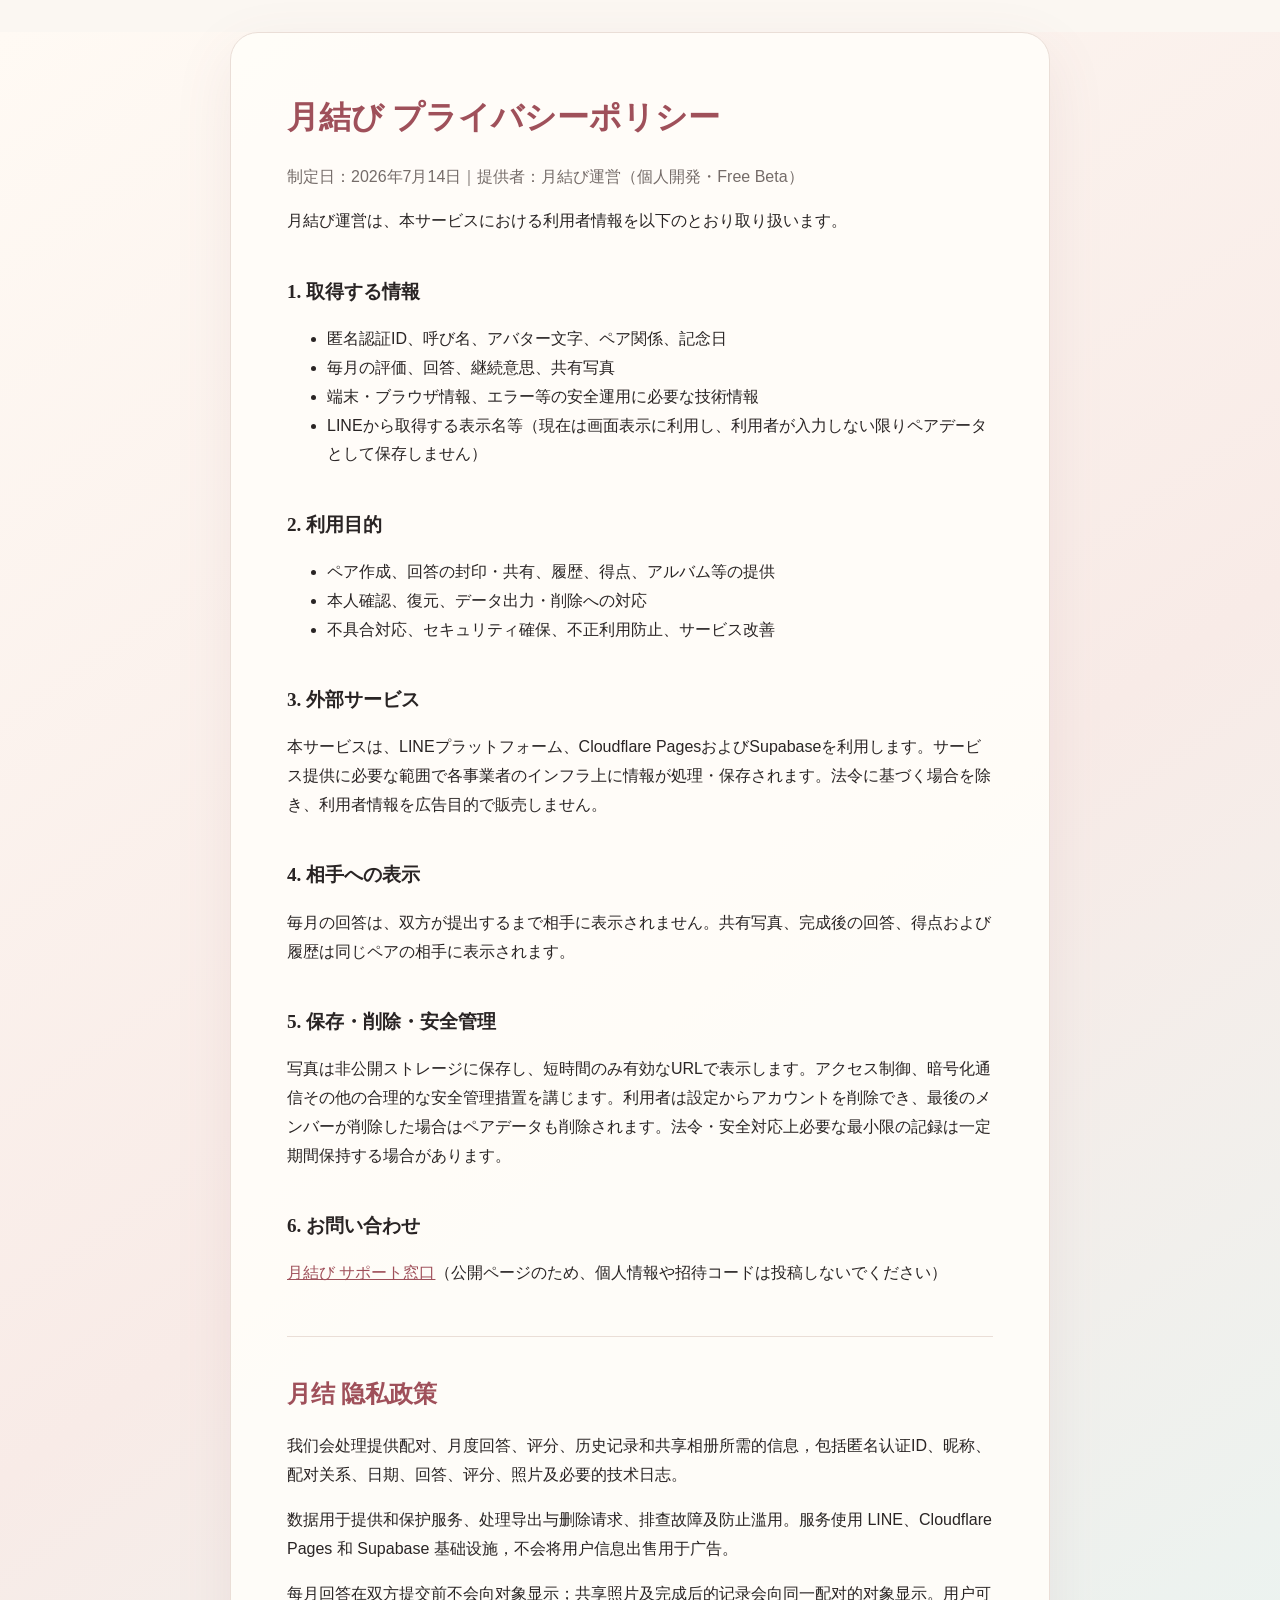
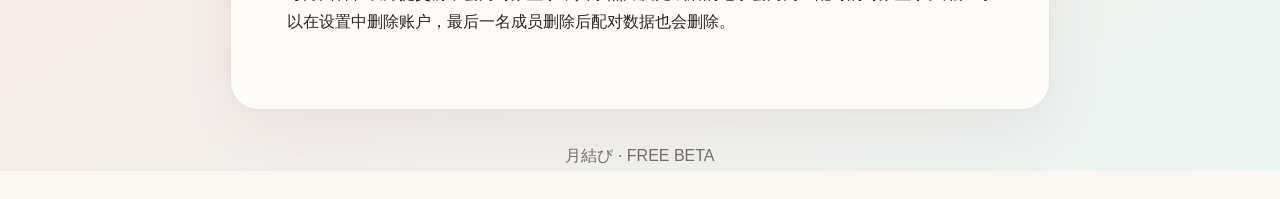
==== privacy.html @ d24d7434 "Add public legal pages" ====
<!doctype html>
<html lang="ja">
<head>
  <meta charset="utf-8">
  <meta name="viewport" content="width=device-width,initial-scale=1">
  <title>プライバシーポリシー｜月結び</title>
  <link rel="icon" href="icon.svg" type="image/svg+xml">
  <style>
    :root{color:#292424;background:#fbf7f2;font-family:-apple-system,BlinkMacSystemFont,"Noto Sans JP","Yu Gothic",sans-serif;line-height:1.8}*{box-sizing:border-box}body{margin:0;background:linear-gradient(145deg,#fffaf4,#f8ebe7 55%,#eaf4f1)}main{width:min(820px,calc(100% - 32px));margin:32px auto;padding:clamp(24px,5vw,56px);background:#fffdf9ef;border:1px solid #eaded7;border-radius:28px;box-shadow:0 20px 60px #8d586018}h1,h2{font-family:"Noto Serif JP","Yu Mincho",serif}h1{margin:0;color:#9f505a}h2{margin-top:2em;font-size:1.2rem}a{color:#9f505a}.meta{color:#756c69}.lang{margin-top:48px;padding-top:36px;border-top:1px solid #eaded7}footer{text-align:center;margin:28px;color:#756c69}@media(max-width:520px){main{margin:12px auto;padding:24px 20px;border-radius:20px}}
  </style>
</head>
<body>
<main>
  <h1>月結び プライバシーポリシー</h1>
  <p class="meta">制定日：2026年7月14日｜提供者：月結び運営（個人開発・Free Beta）</p>
  <p>月結び運営は、本サービスにおける利用者情報を以下のとおり取り扱います。</p>
  <h2>1. 取得する情報</h2>
  <ul><li>匿名認証ID、呼び名、アバター文字、ペア関係、記念日</li><li>毎月の評価、回答、継続意思、共有写真</li><li>端末・ブラウザ情報、エラー等の安全運用に必要な技術情報</li><li>LINEから取得する表示名等（現在は画面表示に利用し、利用者が入力しない限りペアデータとして保存しません）</li></ul>
  <h2>2. 利用目的</h2>
  <ul><li>ペア作成、回答の封印・共有、履歴、得点、アルバム等の提供</li><li>本人確認、復元、データ出力・削除への対応</li><li>不具合対応、セキュリティ確保、不正利用防止、サービス改善</li></ul>
  <h2>3. 外部サービス</h2>
  <p>本サービスは、LINEプラットフォーム、Cloudflare PagesおよびSupabaseを利用します。サービス提供に必要な範囲で各事業者のインフラ上に情報が処理・保存されます。法令に基づく場合を除き、利用者情報を広告目的で販売しません。</p>
  <h2>4. 相手への表示</h2>
  <p>毎月の回答は、双方が提出するまで相手に表示されません。共有写真、完成後の回答、得点および履歴は同じペアの相手に表示されます。</p>
  <h2>5. 保存・削除・安全管理</h2>
  <p>写真は非公開ストレージに保存し、短時間のみ有効なURLで表示します。アクセス制御、暗号化通信その他の合理的な安全管理措置を講じます。利用者は設定からアカウントを削除でき、最後のメンバーが削除した場合はペアデータも削除されます。法令・安全対応上必要な最小限の記録は一定期間保持する場合があります。</p>
  <h2>6. お問い合わせ</h2>
  <p><a href="https://github.com/HAKU200210/tsukimusubi-public-beta/issues">月結び サポート窓口</a>（公開ページのため、個人情報や招待コードは投稿しないでください）</p>
  <section class="lang" lang="zh-CN">
    <h1>月结 隐私政策</h1>
    <p>我们会处理提供配对、月度回答、评分、历史记录和共享相册所需的信息，包括匿名认证ID、昵称、配对关系、日期、回答、评分、照片及必要的技术日志。</p>
    <p>数据用于提供和保护服务、处理导出与删除请求、排查故障及防止滥用。服务使用 LINE、Cloudflare Pages 和 Supabase 基础设施，不会将用户信息出售用于广告。</p>
    <p>每月回答在双方提交前不会向对象显示；共享照片及完成后的记录会向同一配对的对象显示。用户可以在设置中删除账户，最后一名成员删除后配对数据也会删除。</p>
  </section>
</main>
<footer>月結び · FREE BETA</footer>
</body>
</html>
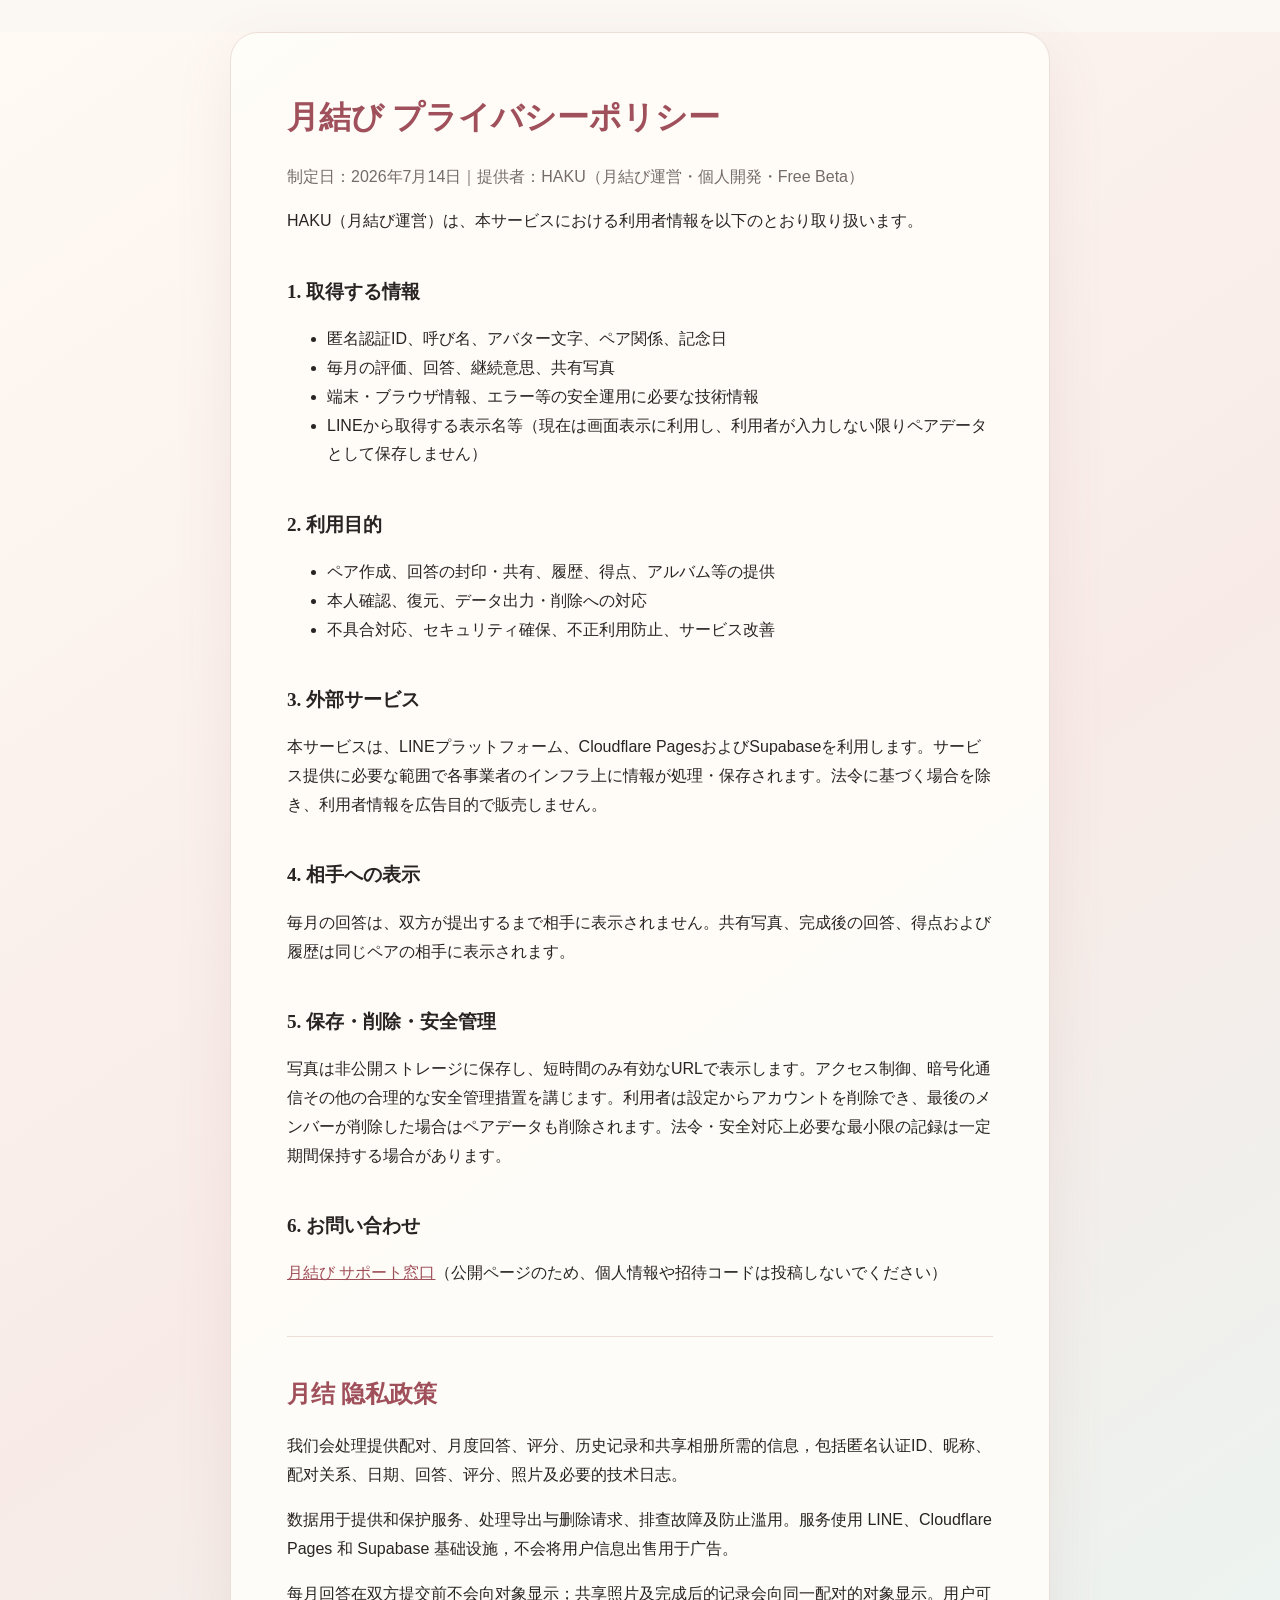
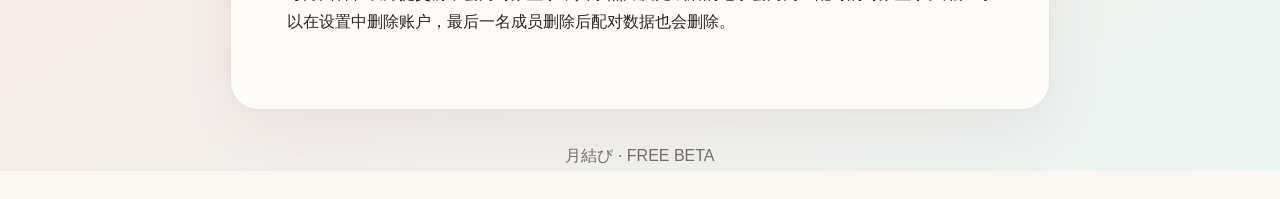
==== commit cdfae9d1: "Prepare public release information" ====
--- a/privacy.html
+++ b/privacy.html
@@ -12,8 +12,8 @@
 <body>
 <main>
   <h1>月結び プライバシーポリシー</h1>
-  <p class="meta">制定日：2026年7月14日｜提供者：月結び運営（個人開発・Free Beta）</p>
-  <p>月結び運営は、本サービスにおける利用者情報を以下のとおり取り扱います。</p>
+  <p class="meta">制定日：2026年7月14日｜提供者：HAKU（月結び運営・個人開発・Free Beta）</p>
+  <p>HAKU（月結び運営）は、本サービスにおける利用者情報を以下のとおり取り扱います。</p>
   <h2>1. 取得する情報</h2>
   <ul><li>匿名認証ID、呼び名、アバター文字、ペア関係、記念日</li><li>毎月の評価、回答、継続意思、共有写真</li><li>端末・ブラウザ情報、エラー等の安全運用に必要な技術情報</li><li>LINEから取得する表示名等（現在は画面表示に利用し、利用者が入力しない限りペアデータとして保存しません）</li></ul>
   <h2>2. 利用目的</h2>
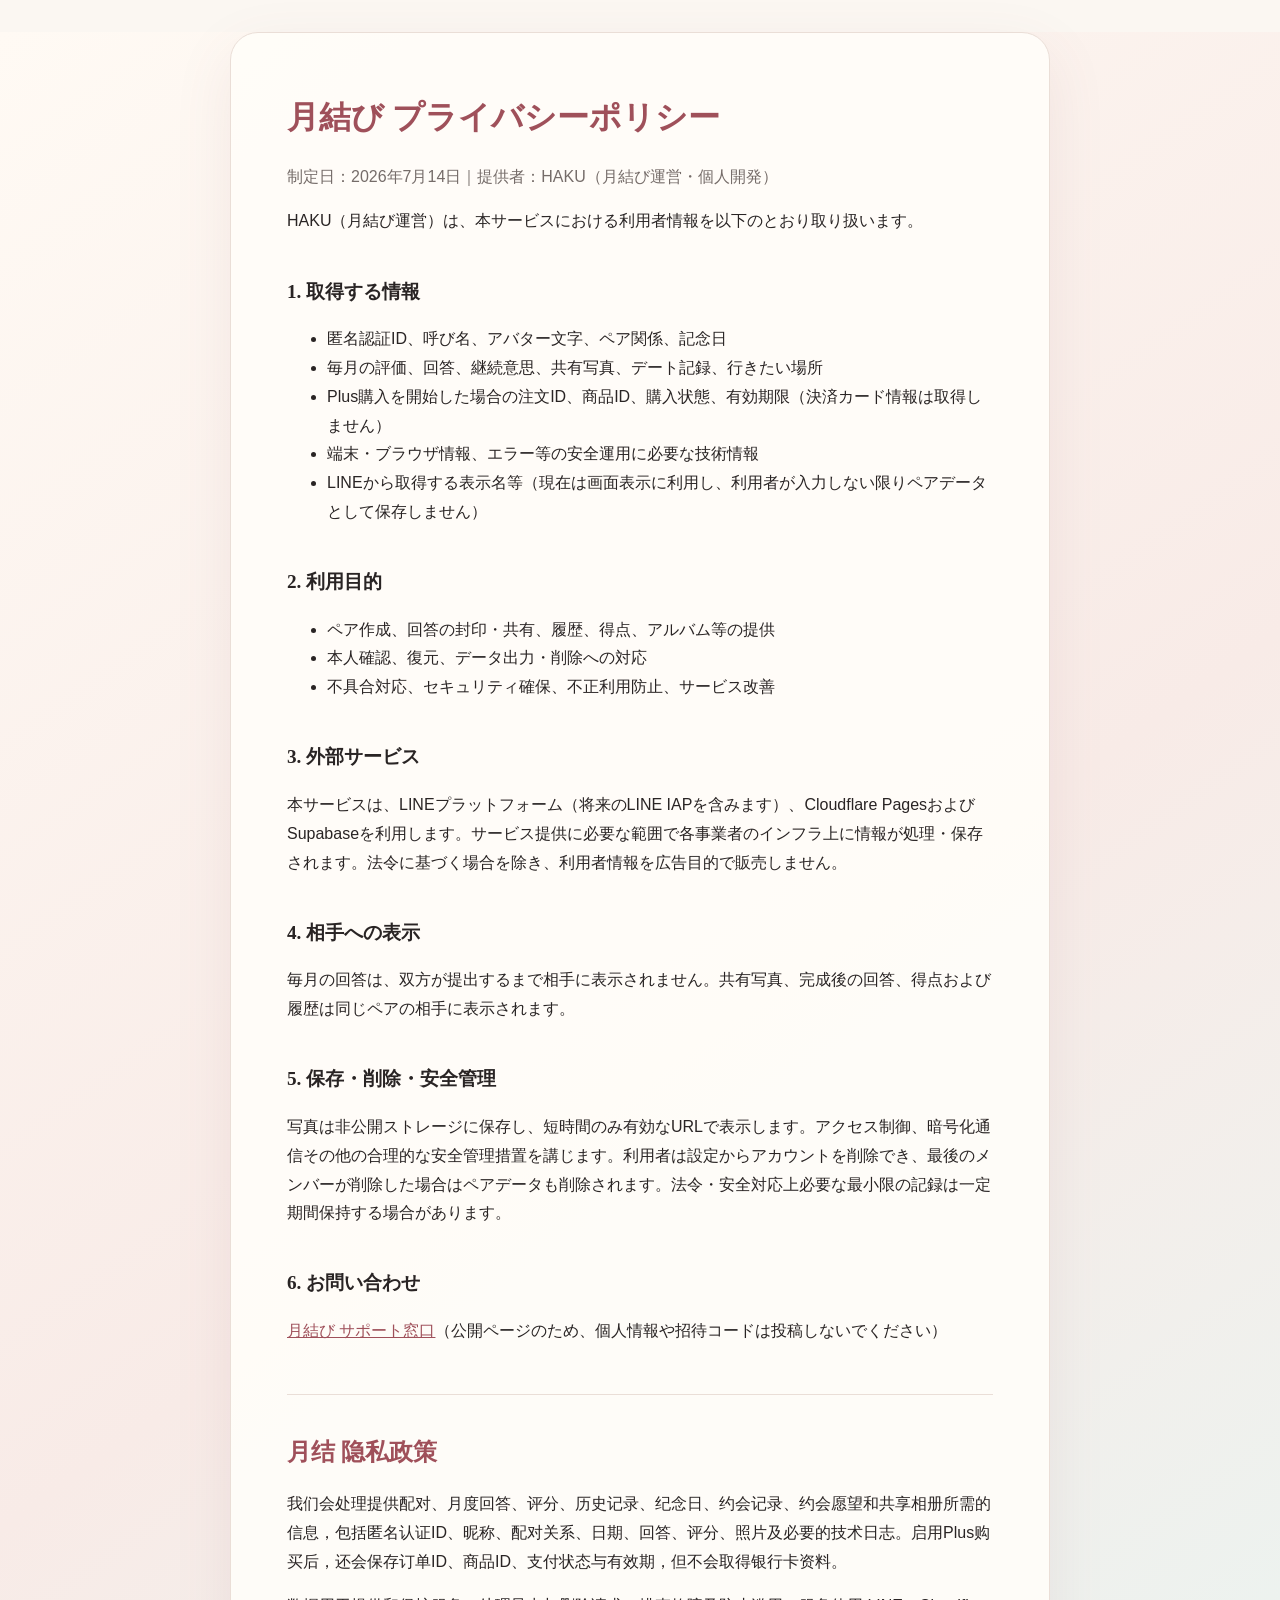
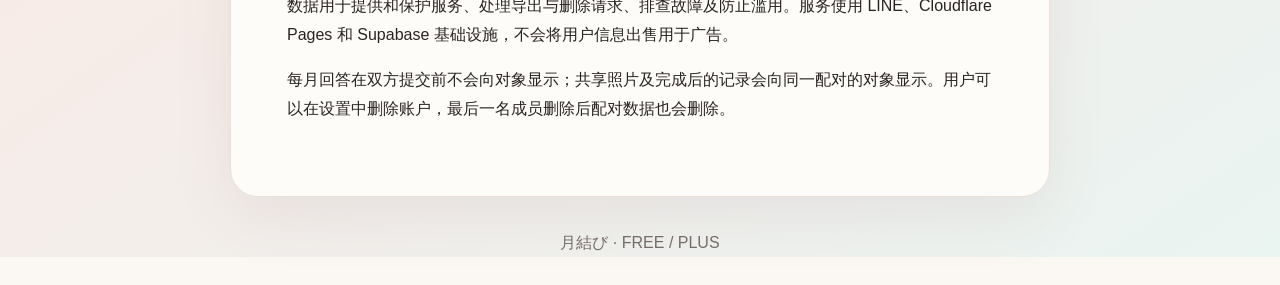
==== commit 8f1f2989: "Add Plus membership and couple memories" ====
--- a/privacy.html
+++ b/privacy.html
@@ -12,14 +12,14 @@
 <body>
 <main>
   <h1>月結び プライバシーポリシー</h1>
-  <p class="meta">制定日：2026年7月14日｜提供者：HAKU（月結び運営・個人開発・Free Beta）</p>
+  <p class="meta">制定日：2026年7月14日｜提供者：HAKU（月結び運営・個人開発）</p>
   <p>HAKU（月結び運営）は、本サービスにおける利用者情報を以下のとおり取り扱います。</p>
   <h2>1. 取得する情報</h2>
-  <ul><li>匿名認証ID、呼び名、アバター文字、ペア関係、記念日</li><li>毎月の評価、回答、継続意思、共有写真</li><li>端末・ブラウザ情報、エラー等の安全運用に必要な技術情報</li><li>LINEから取得する表示名等（現在は画面表示に利用し、利用者が入力しない限りペアデータとして保存しません）</li></ul>
+  <ul><li>匿名認証ID、呼び名、アバター文字、ペア関係、記念日</li><li>毎月の評価、回答、継続意思、共有写真、デート記録、行きたい場所</li><li>Plus購入を開始した場合の注文ID、商品ID、購入状態、有効期限（決済カード情報は取得しません）</li><li>端末・ブラウザ情報、エラー等の安全運用に必要な技術情報</li><li>LINEから取得する表示名等（現在は画面表示に利用し、利用者が入力しない限りペアデータとして保存しません）</li></ul>
   <h2>2. 利用目的</h2>
   <ul><li>ペア作成、回答の封印・共有、履歴、得点、アルバム等の提供</li><li>本人確認、復元、データ出力・削除への対応</li><li>不具合対応、セキュリティ確保、不正利用防止、サービス改善</li></ul>
   <h2>3. 外部サービス</h2>
-  <p>本サービスは、LINEプラットフォーム、Cloudflare PagesおよびSupabaseを利用します。サービス提供に必要な範囲で各事業者のインフラ上に情報が処理・保存されます。法令に基づく場合を除き、利用者情報を広告目的で販売しません。</p>
+  <p>本サービスは、LINEプラットフォーム（将来のLINE IAPを含みます）、Cloudflare PagesおよびSupabaseを利用します。サービス提供に必要な範囲で各事業者のインフラ上に情報が処理・保存されます。法令に基づく場合を除き、利用者情報を広告目的で販売しません。</p>
   <h2>4. 相手への表示</h2>
   <p>毎月の回答は、双方が提出するまで相手に表示されません。共有写真、完成後の回答、得点および履歴は同じペアの相手に表示されます。</p>
   <h2>5. 保存・削除・安全管理</h2>
@@ -28,11 +28,11 @@
   <p><a href="https://github.com/HAKU200210/tsukimusubi-public-beta/issues">月結び サポート窓口</a>（公開ページのため、個人情報や招待コードは投稿しないでください）</p>
   <section class="lang" lang="zh-CN">
     <h1>月结 隐私政策</h1>
-    <p>我们会处理提供配对、月度回答、评分、历史记录和共享相册所需的信息，包括匿名认证ID、昵称、配对关系、日期、回答、评分、照片及必要的技术日志。</p>
+    <p>我们会处理提供配对、月度回答、评分、历史记录、纪念日、约会记录、约会愿望和共享相册所需的信息，包括匿名认证ID、昵称、配对关系、日期、回答、评分、照片及必要的技术日志。启用Plus购买后，还会保存订单ID、商品ID、支付状态与有效期，但不会取得银行卡资料。</p>
     <p>数据用于提供和保护服务、处理导出与删除请求、排查故障及防止滥用。服务使用 LINE、Cloudflare Pages 和 Supabase 基础设施，不会将用户信息出售用于广告。</p>
     <p>每月回答在双方提交前不会向对象显示；共享照片及完成后的记录会向同一配对的对象显示。用户可以在设置中删除账户，最后一名成员删除后配对数据也会删除。</p>
   </section>
 </main>
-<footer>月結び · FREE BETA</footer>
+<footer>月結び · FREE / PLUS</footer>
 </body>
 </html>
